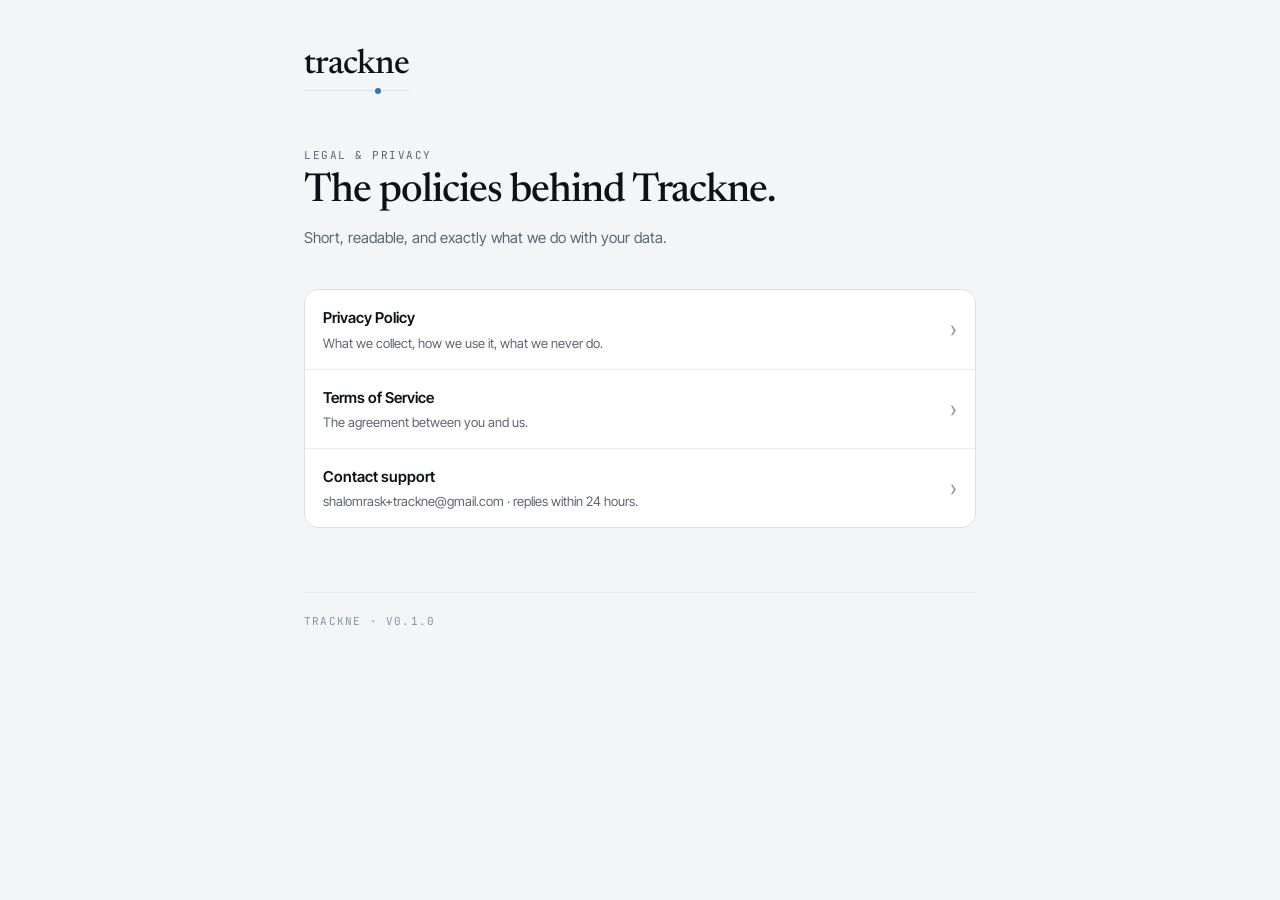
==== index.html @ a7ec8594 "initial: privacy, terms, landing page for trackne app" ====
<!DOCTYPE html>
<html lang="en">
<head>
<meta charset="utf-8">
<meta name="viewport" content="width=device-width, initial-scale=1">
<title>Trackne · legal</title>
<link rel="preconnect" href="https://fonts.googleapis.com">
<link rel="preconnect" href="https://fonts.gstatic.com" crossorigin>
<link href="https://fonts.googleapis.com/css2?family=Newsreader:wght@400;500;600&family=Inter+Tight:wght@400;500;600&family=JetBrains+Mono:wght@400;500&display=swap" rel="stylesheet">
<link rel="stylesheet" href="style.css">
</head>
<body>
<div class="wrap">
  <header class="brand">
    <div class="logo">
      <span class="logo-word">trackne</span>
      <div class="logo-line"><span class="logo-dot"></span></div>
    </div>
  </header>

  <main>
    <div class="eyebrow">LEGAL &amp; PRIVACY</div>
    <h1>The policies behind Trackne.</h1>
    <p class="sub">Short, readable, and exactly what we do with your data.</p>

    <div class="list">
      <a href="privacy.html" class="row">
        <div>
          <div class="row-title">Privacy Policy</div>
          <div class="row-desc">What we collect, how we use it, what we never do.</div>
        </div>
        <span class="chev">›</span>
      </a>
      <a href="terms.html" class="row">
        <div>
          <div class="row-title">Terms of Service</div>
          <div class="row-desc">The agreement between you and us.</div>
        </div>
        <span class="chev">›</span>
      </a>
      <a href="mailto:shalomrask+trackne@gmail.com" class="row">
        <div>
          <div class="row-title">Contact support</div>
          <div class="row-desc">shalomrask+trackne@gmail.com · replies within 24 hours.</div>
        </div>
        <span class="chev">›</span>
      </a>
    </div>

    <footer>
      <span class="mono">TRACKNE · V0.1.0</span>
    </footer>
  </main>
</div>
</body>
</html>
---- style.css ----
:root {
  --paper: #F4F5F6;
  --paper-2: #ECEEF0;
  --surface: #FFFFFF;
  --ink: #0E1217;
  --ink-2: #2A313A;
  --ink-3: #5C6671;
  --ink-4: #8A939D;
  --rule: #DDE1E5;
  --rule-2: #EAEDEF;
  --blue: #2E7AB8;
  --blue-soft: #EEF3F7;
  --blue-tint: #DDE8F0;
  --good: #4A9B7C;
  --bad: #C04545;
}

* { box-sizing: border-box; }
html, body { margin: 0; padding: 0; }

body {
  background: var(--paper);
  color: var(--ink);
  font-family: "Inter Tight", system-ui, -apple-system, sans-serif;
  font-size: 15px;
  line-height: 1.55;
  -webkit-font-smoothing: antialiased;
}

.wrap {
  max-width: 720px;
  margin: 0 auto;
  padding: 48px 24px 96px;
}

/* brand header */
.brand {
  margin-bottom: 56px;
}
.logo {
  display: inline-flex; flex-direction: column; align-items: stretch;
}
.logo-word {
  font-family: "Newsreader", Georgia, serif;
  font-weight: 500; font-size: 34px;
  letter-spacing: -1px;
  line-height: 1;
  color: var(--ink);
}
.logo-line {
  position: relative;
  height: 1px;
  background: var(--rule);
  margin-top: 8px;
  width: 100%;
}
.logo-dot {
  position: absolute;
  top: -2.5px; left: 68%;
  width: 6px; height: 6px; border-radius: 50%;
  background: var(--blue);
}

/* text hierarchy */
.eyebrow {
  font-family: "JetBrains Mono", ui-monospace, monospace;
  font-size: 11px; letter-spacing: 1.5px;
  color: var(--ink-3);
  margin-bottom: 6px;
}
h1 {
  font-family: "Newsreader", Georgia, serif;
  font-weight: 500; font-size: 40px;
  letter-spacing: -1px; line-height: 1.1;
  margin: 0 0 12px;
  color: var(--ink);
}
h2 {
  font-family: "Inter Tight", system-ui, sans-serif;
  font-weight: 600; font-size: 18px;
  letter-spacing: -0.1px;
  margin: 32px 0 10px;
  color: var(--ink);
}
p, li { color: var(--ink-2); }
p.sub {
  color: var(--ink-3);
  font-size: 15px;
  max-width: 540px;
  margin: 0 0 40px;
}

a { color: var(--blue); text-decoration: none; }
a:hover { text-decoration: underline; }

/* section numbering */
.section {
  margin: 28px 0;
}
.section-header {
  display: flex; align-items: baseline; gap: 10px;
  margin-bottom: 8px;
}
.section-num {
  font-family: "JetBrains Mono", ui-monospace, monospace;
  font-size: 12px; color: var(--ink-4);
  letter-spacing: 0.5px;
}
.section-title {
  font-family: "Inter Tight", system-ui, sans-serif;
  font-weight: 600; font-size: 17px;
  color: var(--ink);
  letter-spacing: -0.1px;
}
.section p { margin: 0 0 8px; line-height: 1.6; }

/* bullet list */
ul.bullets {
  list-style: none;
  padding: 0; margin: 10px 0;
}
ul.bullets li {
  position: relative;
  padding-left: 18px;
  margin: 6px 0;
  line-height: 1.55;
  color: var(--ink-2);
}
ul.bullets li::before {
  content: "";
  position: absolute;
  left: 0; top: 10px;
  width: 5px; height: 5px; border-radius: 50%;
  background: var(--blue);
}
ul.bullets.never li::before { background: var(--bad); }
ul.bullets.ok li::before { background: var(--good); }

/* row list (homepage) */
.list {
  background: var(--surface);
  border: 1px solid var(--rule);
  border-radius: 14px;
  overflow: hidden;
  margin-top: 24px;
}
.row {
  display: flex; align-items: center; justify-content: space-between;
  padding: 16px 18px;
  color: var(--ink);
  border-bottom: 1px solid var(--rule-2);
}
.row:last-child { border-bottom: none; }
.row:hover { background: var(--paper-2); text-decoration: none; }
.row-title { font-weight: 600; font-size: 15px; color: var(--ink); }
.row-desc { color: var(--ink-3); font-size: 13px; margin-top: 3px; }
.chev { color: var(--ink-4); font-size: 22px; line-height: 1; }

/* hero card (privacy page top) */
.hero {
  background: var(--blue-soft);
  border: 1px solid var(--blue-tint);
  border-radius: 14px;
  padding: 18px 20px;
  margin: 24px 0 32px;
}
.hero .eyebrow { color: var(--blue); margin-bottom: 8px; }
.hero p { margin: 0; color: var(--ink-2); line-height: 1.55; }

/* footer */
footer {
  margin-top: 64px;
  padding-top: 20px;
  border-top: 1px solid var(--rule-2);
  display: flex; justify-content: space-between;
  font-size: 11px; color: var(--ink-4);
}
.mono {
  font-family: "JetBrains Mono", ui-monospace, monospace;
  letter-spacing: 1.2px;
}

/* back link */
.back {
  display: inline-flex; align-items: center; gap: 6px;
  font-family: "Inter Tight", system-ui, sans-serif;
  font-size: 13px;
  color: var(--ink-3);
  margin-bottom: 20px;
}
.back:hover { color: var(--ink); text-decoration: none; }

.updated {
  font-family: "JetBrains Mono", ui-monospace, monospace;
  font-size: 11px; letter-spacing: 1.4px;
  color: var(--ink-3);
  margin: 0 0 28px;
}

@media (max-width: 560px) {
  .wrap { padding: 32px 20px 64px; }
  h1 { font-size: 30px; }
}
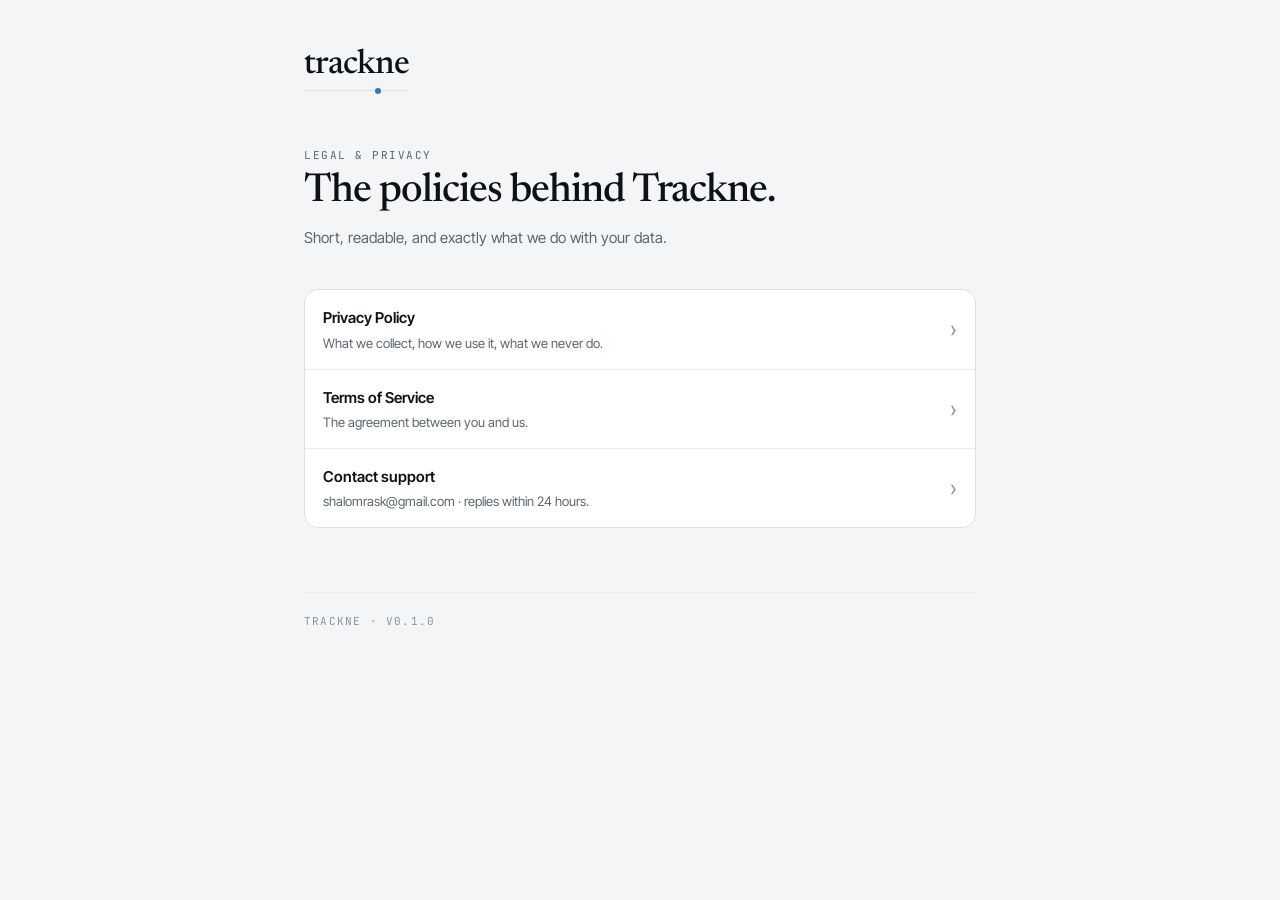
==== commit 5d21ed2d: "simplify support email to shalomrask@gmail.com" ====
--- a/index.html
+++ b/index.html
@@ -38,10 +38,10 @@
         </div>
         <span class="chev">›</span>
       </a>
-      <a href="mailto:shalomrask+trackne@gmail.com" class="row">
+      <a href="mailto:shalomrask@gmail.com" class="row">
         <div>
           <div class="row-title">Contact support</div>
-          <div class="row-desc">shalomrask+trackne@gmail.com · replies within 24 hours.</div>
+          <div class="row-desc">shalomrask@gmail.com · replies within 24 hours.</div>
         </div>
         <span class="chev">›</span>
       </a>
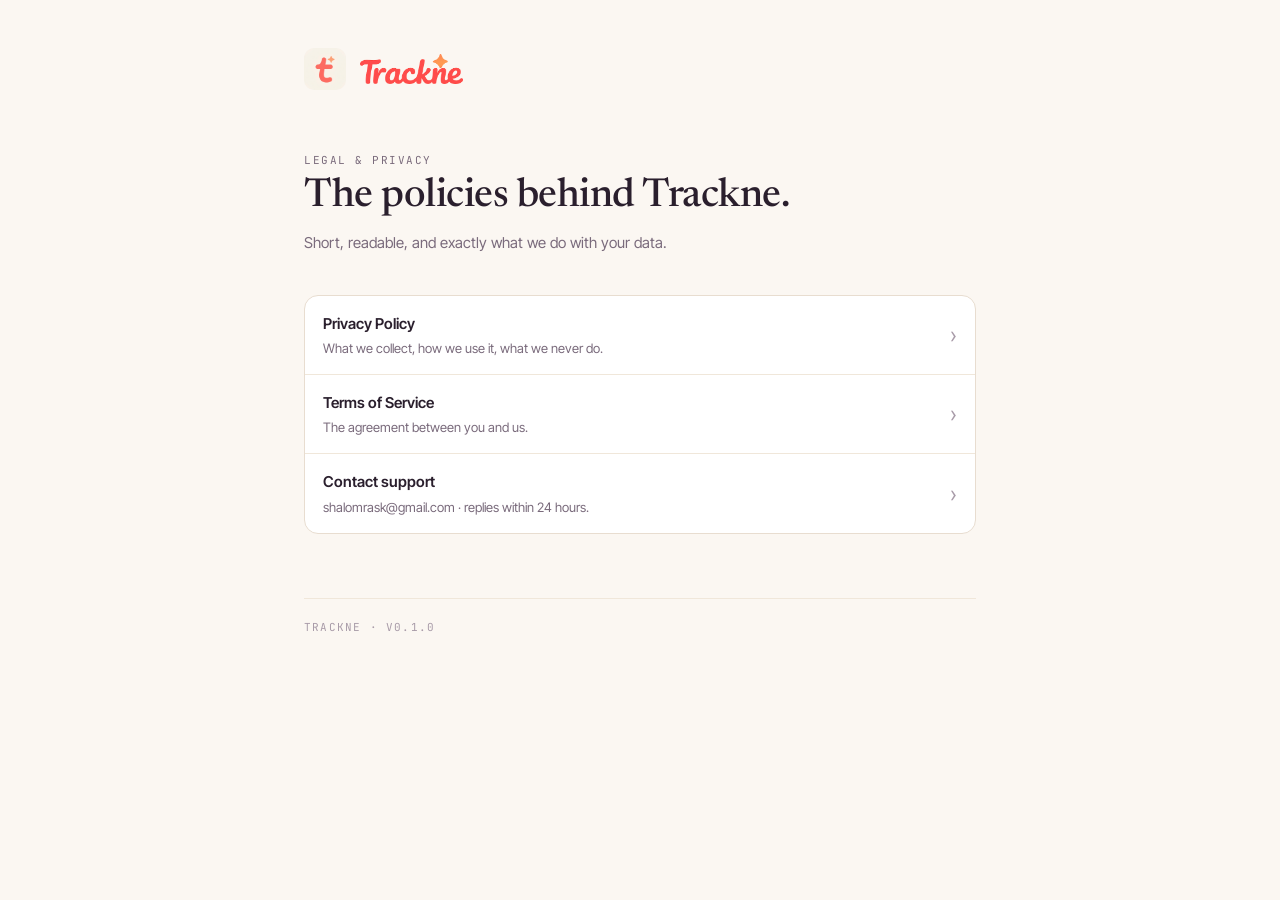
==== commit 801f9337: "Update brand: replace text logo with current Trackne wordmark + icon - Add assets/icon.png and asset" ====
--- a/index.html
+++ b/index.html
@@ -12,10 +12,10 @@
 <body>
 <div class="wrap">
   <header class="brand">
-    <div class="logo">
-      <span class="logo-word">trackne</span>
-      <div class="logo-line"><span class="logo-dot"></span></div>
-    </div>
+    <a href="index.html" class="logo">
+      <img src="assets/icon.png" alt="" class="logo-mark">
+      <img src="assets/wordmark.png" alt="Trackne" class="logo-wordmark">
+    </a>
   </header>
 
   <main>
--- a/style.css
+++ b/style.css
@@ -1,17 +1,18 @@
 :root {
-  --paper: #F4F5F6;
-  --paper-2: #ECEEF0;
+  --paper: #FBF7F2;
+  --paper-2: #F4ECE3;
   --surface: #FFFFFF;
-  --ink: #0E1217;
-  --ink-2: #2A313A;
-  --ink-3: #5C6671;
-  --ink-4: #8A939D;
-  --rule: #DDE1E5;
-  --rule-2: #EAEDEF;
-  --blue: #2E7AB8;
-  --blue-soft: #EEF3F7;
-  --blue-tint: #DDE8F0;
-  --good: #4A9B7C;
+  --ink: #2A1F2D;
+  --ink-2: #4A3A4D;
+  --ink-3: #7A6B7C;
+  --ink-4: #A89BA8;
+  --rule: #E8DDD0;
+  --rule-2: #F0E7DA;
+  --coral: #FF6B6B;
+  --coral-dark: #E85555;
+  --coral-soft: #FFE8E8;
+  --coral-tint: #FFD4D4;
+  --good: #5BB97C;
   --bad: #C04545;
 }
 
@@ -38,27 +39,18 @@
   margin-bottom: 56px;
 }
 .logo {
-  display: inline-flex; flex-direction: column; align-items: stretch;
+  display: inline-flex; align-items: center; gap: 14px;
+  text-decoration: none;
 }
-.logo-word {
-  font-family: "Newsreader", Georgia, serif;
-  font-weight: 500; font-size: 34px;
-  letter-spacing: -1px;
-  line-height: 1;
-  color: var(--ink);
+.logo-mark {
+  width: 42px; height: 42px;
+  border-radius: 10px;
+  display: block;
 }
-.logo-line {
-  position: relative;
-  height: 1px;
-  background: var(--rule);
-  margin-top: 8px;
-  width: 100%;
-}
-.logo-dot {
-  position: absolute;
-  top: -2.5px; left: 68%;
-  width: 6px; height: 6px; border-radius: 50%;
-  background: var(--blue);
+.logo-wordmark {
+  height: 30px;
+  width: auto;
+  display: block;
 }
 
 /* text hierarchy */
@@ -71,7 +63,7 @@
 h1 {
   font-family: "Newsreader", Georgia, serif;
   font-weight: 500; font-size: 40px;
-  letter-spacing: -1px; line-height: 1.1;
+  letter-spacing: -0.5px; line-height: 1.1;
   margin: 0 0 12px;
   color: var(--ink);
 }
@@ -90,7 +82,7 @@
   margin: 0 0 40px;
 }
 
-a { color: var(--blue); text-decoration: none; }
+a { color: var(--coral-dark); text-decoration: none; }
 a:hover { text-decoration: underline; }
 
 /* section numbering */
@@ -131,7 +123,7 @@
   position: absolute;
   left: 0; top: 10px;
   width: 5px; height: 5px; border-radius: 50%;
-  background: var(--blue);
+  background: var(--coral);
 }
 ul.bullets.never li::before { background: var(--bad); }
 ul.bullets.ok li::before { background: var(--good); }
@@ -158,13 +150,13 @@
 
 /* hero card (privacy page top) */
 .hero {
-  background: var(--blue-soft);
-  border: 1px solid var(--blue-tint);
+  background: var(--coral-soft);
+  border: 1px solid var(--coral-tint);
   border-radius: 14px;
   padding: 18px 20px;
   margin: 24px 0 32px;
 }
-.hero .eyebrow { color: var(--blue); margin-bottom: 8px; }
+.hero .eyebrow { color: var(--coral-dark); margin-bottom: 8px; }
 .hero p { margin: 0; color: var(--ink-2); line-height: 1.55; }
 
 /* footer */
